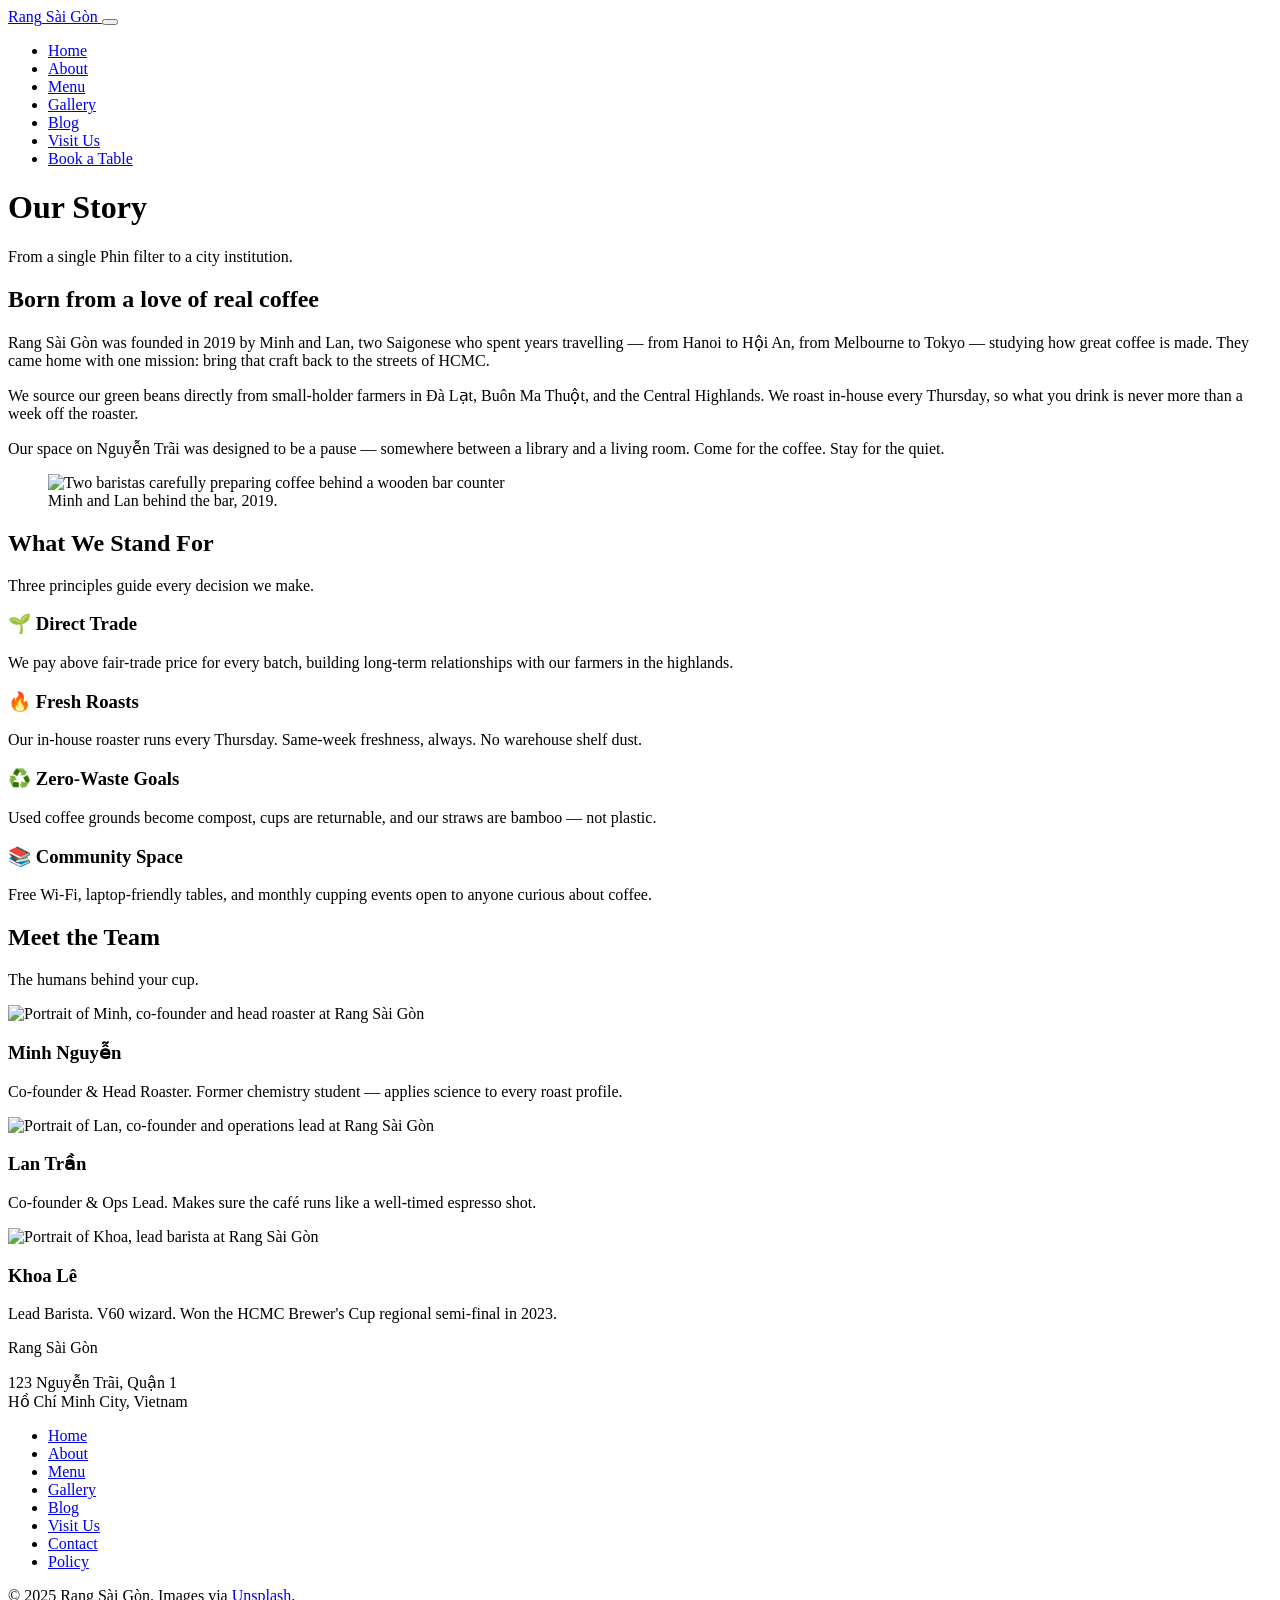
==== about.html @ 656be63c "Add files via upload" ====
<!DOCTYPE html>
<html lang="en">
<head>
  <meta charset="UTF-8">
  <meta name="viewport" content="width=device-width, initial-scale=1.0">
  <meta name="description" content="Learn the story behind Rang Sài Gòn — our origins, values, and the people who make every cup special.">
  <title>About Us | Rang Sài Gòn</title>
  <link rel="preconnect" href="https://fonts.googleapis.com">
  <link href="https://fonts.googleapis.com/css2?family=Playfair+Display:ital,wght@0,400;0,700;1,400&family=Lora:ital,wght@0,400;0,600;1,400&display=swap" rel="stylesheet">
  <link rel="stylesheet" href="assets/css/styles.css">
  <link rel="icon" href="https://fav.farm/☕" type="image/png">
</head>
<body>

  <header class="site-header">
    <div class="container header-inner">
      <a href="index.html" class="logo" aria-label="Rang Sài Gòn – Home">
        <span class="logo-main">Rang</span><span class="logo-sub"> Sài Gòn</span>
      </a>
      <button class="nav-toggle" aria-label="Toggle navigation" aria-expanded="false">
        <span></span><span></span><span></span>
      </button>
      <nav class="main-nav" id="main-nav" aria-label="Main navigation">
        <ul>
          <li><a href="index.html">Home</a></li>
          <li><a href="about.html" class="active">About</a></li>
          <li><a href="menu.html">Menu</a></li>
          <li><a href="gallery.html">Gallery</a></li>
          <li><a href="blog.html">Blog</a></li>
          <li><a href="map.html">Visit Us</a></li>
          <li><a href="contact.html" class="nav-cta">Book a Table</a></li>
        </ul>
      </nav>
    </div>
  </header>

  <main>

    <div class="page-banner">
      <h1>Our Story</h1>
      <p>From a single Phin filter to a city institution.</p>
    </div>

    <!-- Main story -->
    <section class="section" aria-labelledby="our-story">
      <div class="container about-grid">
        <div class="about-text">
          <h2 id="our-story">Born from a love of real coffee</h2>
          <p>
            Rang Sài Gòn was founded in 2019 by Minh and Lan, two Saigonese who spent years travelling — from Hanoi to Hội An, from Melbourne to Tokyo — studying how great coffee is made. They came home with one mission: bring that craft back to the streets of HCMC.
          </p>
          <p>
            We source our green beans directly from small-holder farmers in Đà Lạt, Buôn Ma Thuột, and the Central Highlands. We roast in-house every Thursday, so what you drink is never more than a week off the roaster.
          </p>
          <p>
            Our space on Nguyễn Trãi was designed to be a pause — somewhere between a library and a living room. Come for the coffee. Stay for the quiet.
          </p>
        </div>
        <figure>
          <img
            src="https://images.unsplash.com/photo-1554118811-1e0d58224f24?w=700&q=80"
            alt="Two baristas carefully preparing coffee behind a wooden bar counter"
            loading="lazy"
          >
          <figcaption>Minh and Lan behind the bar, 2019.</figcaption>
        </figure>
      </div>
    </section>

    <!-- Values -->
    <section class="section" style="background: var(--cream);" aria-labelledby="values-heading">
      <div class="container">
        <h2 id="values-heading" class="text-center">What We Stand For</h2>
        <p class="section-sub text-center">Three principles guide every decision we make.</p>
        <div class="values-grid">
          <div class="value-card">
            <h3>🌱 Direct Trade</h3>
            <p>We pay above fair-trade price for every batch, building long-term relationships with our farmers in the highlands.</p>
          </div>
          <div class="value-card">
            <h3>🔥 Fresh Roasts</h3>
            <p>Our in-house roaster runs every Thursday. Same-week freshness, always. No warehouse shelf dust.</p>
          </div>
          <div class="value-card">
            <h3>♻️ Zero-Waste Goals</h3>
            <p>Used coffee grounds become compost, cups are returnable, and our straws are bamboo — not plastic.</p>
          </div>
          <div class="value-card">
            <h3>📚 Community Space</h3>
            <p>Free Wi-Fi, laptop-friendly tables, and monthly cupping events open to anyone curious about coffee.</p>
          </div>
        </div>
      </div>
    </section>

    <!-- Team -->
    <section class="section" aria-labelledby="team-heading">
      <div class="container">
        <h2 id="team-heading" class="text-center">Meet the Team</h2>
        <p class="section-sub text-center">The humans behind your cup.</p>
        <div class="card-grid">
          <article class="card">
            <img
              src="https://images.unsplash.com/photo-1507003211169-0a1dd7228f2d?w=400&q=80"
              alt="Portrait of Minh, co-founder and head roaster at Rang Sài Gòn"
              loading="lazy"
            >
            <div class="card-body">
              <h3>Minh Nguyễn</h3>
              <p>Co-founder & Head Roaster. Former chemistry student — applies science to every roast profile.</p>
            </div>
          </article>
          <article class="card">
            <img
              src="https://images.unsplash.com/photo-1438761681033-6461ffad8d80?w=400&q=80"
              alt="Portrait of Lan, co-founder and operations lead at Rang Sài Gòn"
              loading="lazy"
            >
            <div class="card-body">
              <h3>Lan Trần</h3>
              <p>Co-founder & Ops Lead. Makes sure the café runs like a well-timed espresso shot.</p>
            </div>
          </article>
          <article class="card">
            <img
              src="https://images.unsplash.com/photo-1500648767791-00dcc994a43e?w=400&q=80"
              alt="Portrait of Khoa, lead barista at Rang Sài Gòn"
              loading="lazy"
            >
            <div class="card-body">
              <h3>Khoa Lê</h3>
              <p>Lead Barista. V60 wizard. Won the HCMC Brewer's Cup regional semi-final in 2023.</p>
            </div>
          </article>
        </div>
      </div>
    </section>

  </main>

  <footer class="site-footer">
    <div class="container footer-inner">
      <div class="footer-brand">
        <span class="logo-main">Rang</span><span class="logo-sub"> Sài Gòn</span>
        <p>123 Nguyễn Trãi, Quận 1<br>Hồ Chí Minh City, Vietnam</p>
      </div>
      <nav class="footer-nav" aria-label="Footer navigation">
        <ul>
          <li><a href="index.html">Home</a></li>
          <li><a href="about.html">About</a></li>
          <li><a href="menu.html">Menu</a></li>
          <li><a href="gallery.html">Gallery</a></li>
          <li><a href="blog.html">Blog</a></li>
          <li><a href="map.html">Visit Us</a></li>
          <li><a href="contact.html">Contact</a></li>
          <li><a href="policy.html">Policy</a></li>
        </ul>
      </nav>
      <p class="footer-copy">&copy; 2025 Rang Sài Gòn. Images via <a href="https://unsplash.com" target="_blank" rel="noopener">Unsplash</a>.</p>
    </div>
  </footer>

  <script src="assets/js/main.js"></script>
</body>
</html>
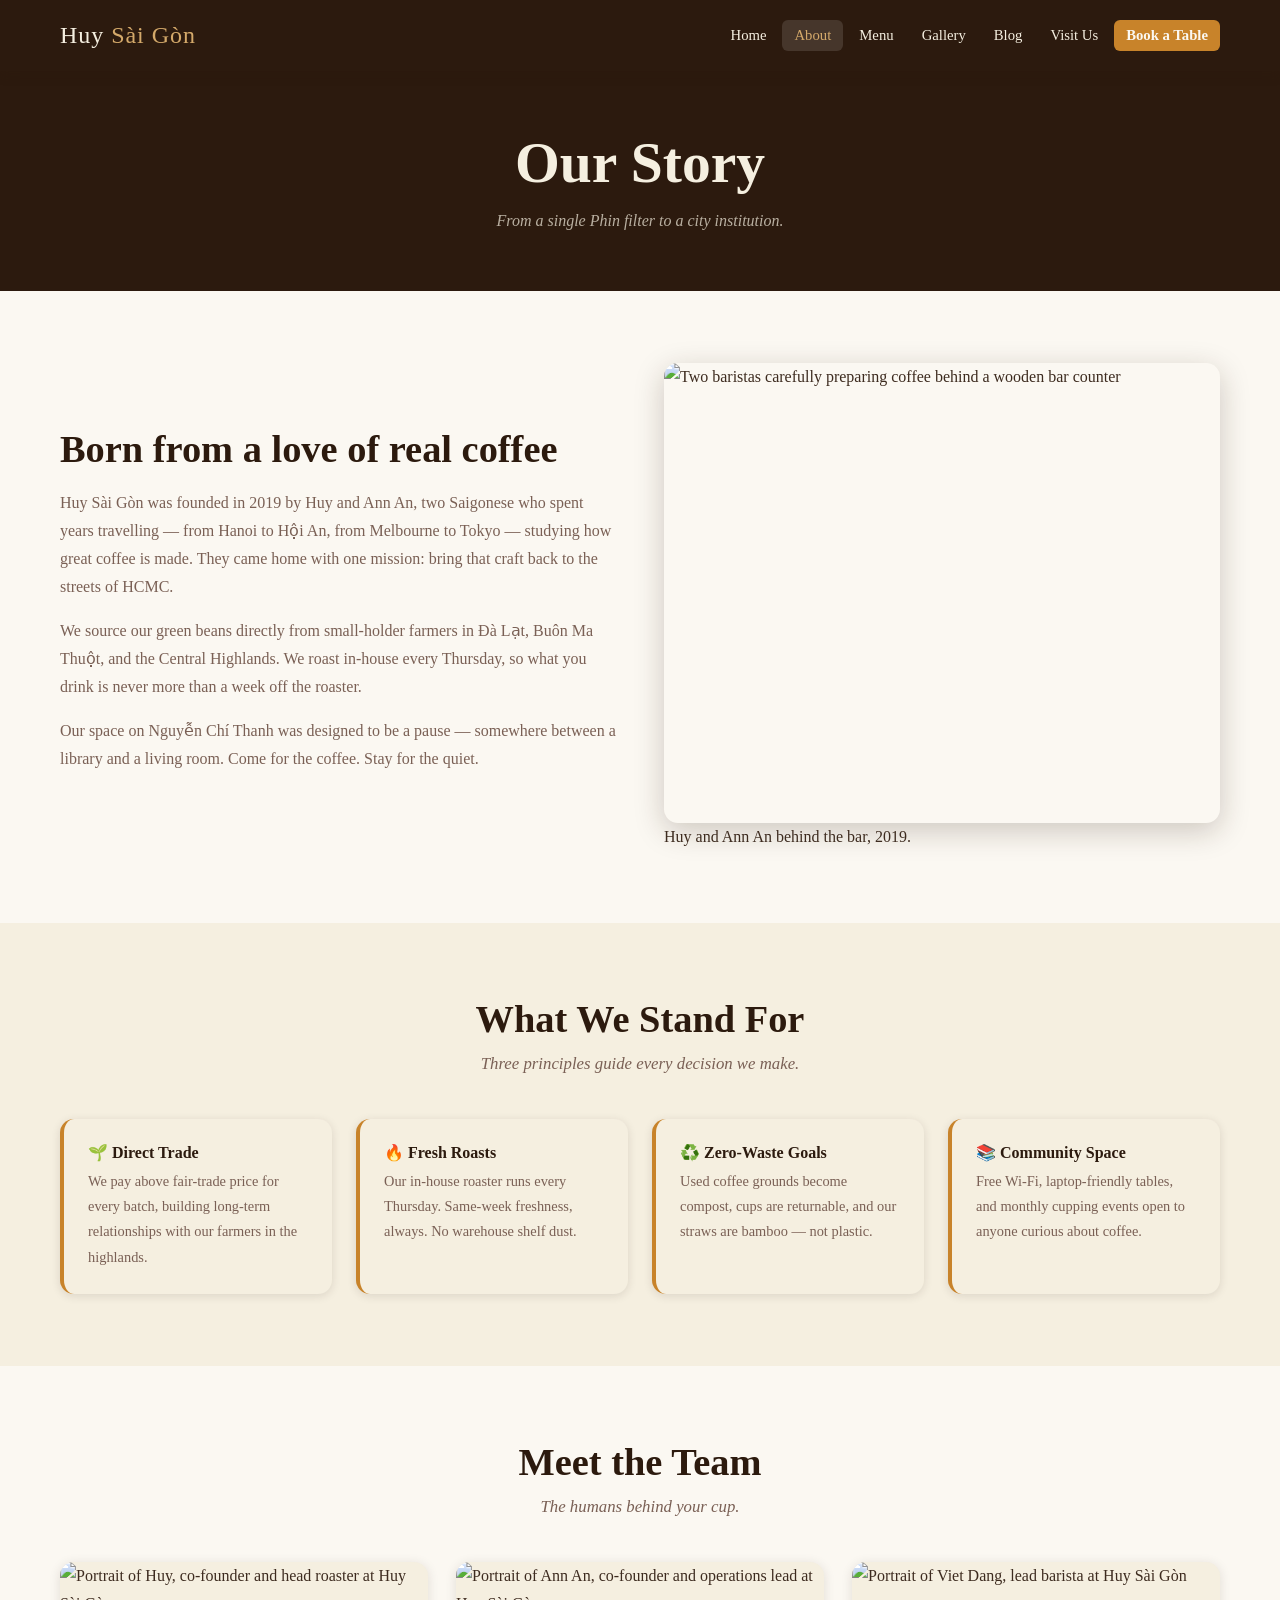
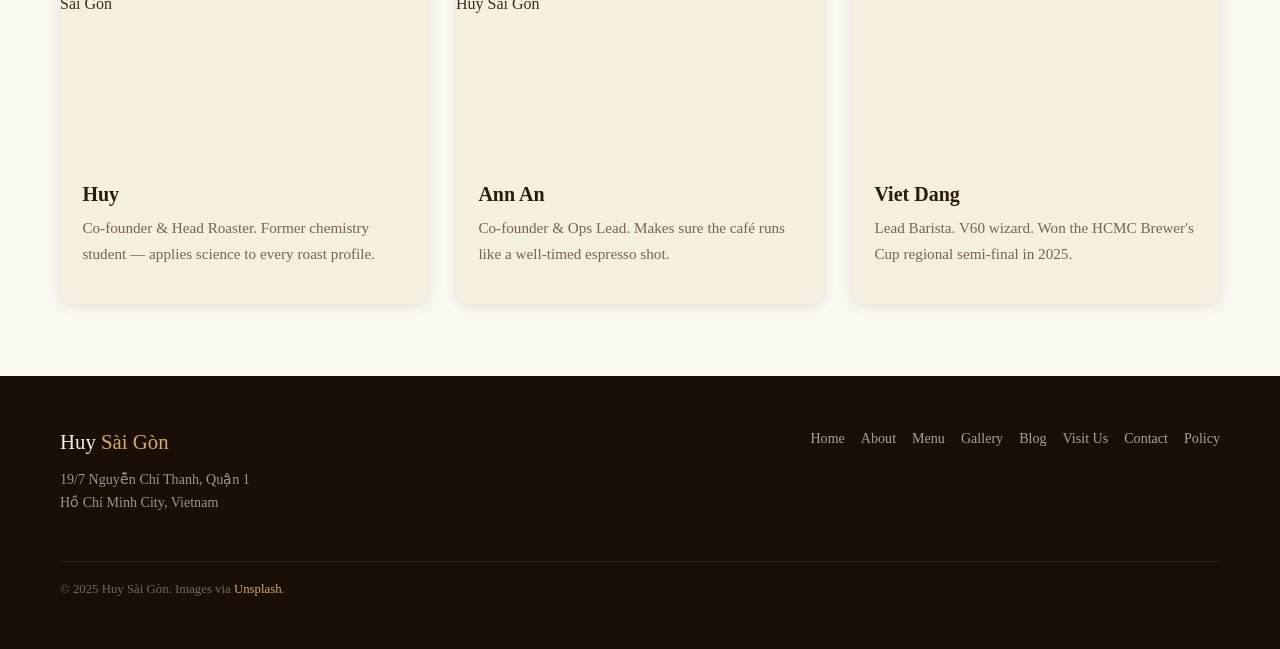
==== commit 73aea525: "Add files via upload" ====
--- a/about.html
+++ b/about.html
@@ -3,8 +3,8 @@
 <head>
   <meta charset="UTF-8">
   <meta name="viewport" content="width=device-width, initial-scale=1.0">
-  <meta name="description" content="Learn the story behind Rang Sài Gòn — our origins, values, and the people who make every cup special.">
-  <title>About Us | Rang Sài Gòn</title>
+  <meta name="description" content="Learn the story behind Huy Sài Gòn — our origins, values, and the people who make every cup special.">
+  <title>About Us | Huy Sài Gòn</title>
   <link rel="preconnect" href="https://fonts.googleapis.com">
   <link href="https://fonts.googleapis.com/css2?family=Playfair+Display:ital,wght@0,400;0,700;1,400&family=Lora:ital,wght@0,400;0,600;1,400&display=swap" rel="stylesheet">
   <link rel="stylesheet" href="assets/css/styles.css">
@@ -14,8 +14,8 @@
 
   <header class="site-header">
     <div class="container header-inner">
-      <a href="index.html" class="logo" aria-label="Rang Sài Gòn – Home">
-        <span class="logo-main">Rang</span><span class="logo-sub"> Sài Gòn</span>
+      <a href="index.html" class="logo" aria-label="Huy Sài Gòn – Home">
+        <span class="logo-main">Huy</span><span class="logo-sub"> Sài Gòn</span>
       </a>
       <button class="nav-toggle" aria-label="Toggle navigation" aria-expanded="false">
         <span></span><span></span><span></span>
@@ -47,13 +47,13 @@
         <div class="about-text">
           <h2 id="our-story">Born from a love of real coffee</h2>
           <p>
-            Rang Sài Gòn was founded in 2019 by Minh and Lan, two Saigonese who spent years travelling — from Hanoi to Hội An, from Melbourne to Tokyo — studying how great coffee is made. They came home with one mission: bring that craft back to the streets of HCMC.
+            Huy Sài Gòn was founded in 2019 by Huy and Ann An, two Saigonese who spent years travelling — from Hanoi to Hội An, from Melbourne to Tokyo — studying how great coffee is made. They came home with one mission: bring that craft back to the streets of HCMC.
           </p>
           <p>
             We source our green beans directly from small-holder farmers in Đà Lạt, Buôn Ma Thuột, and the Central Highlands. We roast in-house every Thursday, so what you drink is never more than a week off the roaster.
           </p>
           <p>
-            Our space on Nguyễn Trãi was designed to be a pause — somewhere between a library and a living room. Come for the coffee. Stay for the quiet.
+            Our space on Nguyễn Chí Thanh was designed to be a pause — somewhere between a library and a living room. Come for the coffee. Stay for the quiet.
           </p>
         </div>
         <figure>
@@ -62,7 +62,7 @@
             alt="Two baristas carefully preparing coffee behind a wooden bar counter"
             loading="lazy"
           >
-          <figcaption>Minh and Lan behind the bar, 2019.</figcaption>
+          <figcaption>Huy and Ann An behind the bar, 2019.</figcaption>
         </figure>
       </div>
     </section>
@@ -101,35 +101,35 @@
         <div class="card-grid">
           <article class="card">
             <img
-              src="https://images.unsplash.com/photo-1507003211169-0a1dd7228f2d?w=400&q=80"
-              alt="Portrait of Minh, co-founder and head roaster at Rang Sài Gòn"
+              src="https://encrypted-tbn0.gstatic.com/images?q=tbn:ANd9GcSuMEphyYaFQlaMGeDr6YDFOLXliiAutHHHOg&s"
+              alt="Portrait of Huy, co-founder and head roaster at Huy Sài Gòn"
               loading="lazy"
             >
             <div class="card-body">
-              <h3>Minh Nguyễn</h3>
+              <h3>Huy</h3>
               <p>Co-founder & Head Roaster. Former chemistry student — applies science to every roast profile.</p>
             </div>
           </article>
           <article class="card">
             <img
-              src="https://images.unsplash.com/photo-1438761681033-6461ffad8d80?w=400&q=80"
-              alt="Portrait of Lan, co-founder and operations lead at Rang Sài Gòn"
+              src="https://cdn.tatlerasia.com/tatlerasia/i/2025/07/26232427-484560122-601551916208420-3392096043069067229-n_cover_925x1157.jpg"
+              alt="Portrait of Ann An, co-founder and operations lead at Huy Sài Gòn"
               loading="lazy"
             >
             <div class="card-body">
-              <h3>Lan Trần</h3>
+              <h3>Ann An</h3>
               <p>Co-founder & Ops Lead. Makes sure the café runs like a well-timed espresso shot.</p>
             </div>
           </article>
           <article class="card">
             <img
-              src="https://images.unsplash.com/photo-1500648767791-00dcc994a43e?w=400&q=80"
-              alt="Portrait of Khoa, lead barista at Rang Sài Gòn"
+              src="https://media.istockphoto.com/id/1221363425/vi/anh/ch%C3%A2n-dung-du-kh%C3%A1ch-tr%E1%BA%BB-v%E1%BB%9Bi-ba-l%C3%B4-trong-th%C3%A0nh-ph%E1%BB%91.jpg?s=612x612&w=0&k=20&c=B4L0qPmr_Np2I4fFS4CAN8d6YfzWDZDJBMb4PjAtA9E="
+              alt="Portrait of Viet Dang, lead barista at Huy Sài Gòn"
               loading="lazy"
             >
             <div class="card-body">
-              <h3>Khoa Lê</h3>
-              <p>Lead Barista. V60 wizard. Won the HCMC Brewer's Cup regional semi-final in 2023.</p>
+              <h3>Viet Dang</h3>
+              <p>Lead Barista. V60 wizard. Won the HCMC Brewer's Cup regional semi-final in 2025.</p>
             </div>
           </article>
         </div>
@@ -141,8 +141,8 @@
   <footer class="site-footer">
     <div class="container footer-inner">
       <div class="footer-brand">
-        <span class="logo-main">Rang</span><span class="logo-sub"> Sài Gòn</span>
-        <p>123 Nguyễn Trãi, Quận 1<br>Hồ Chí Minh City, Vietnam</p>
+        <span class="logo-main">Huy</span><span class="logo-sub"> Sài Gòn</span>
+        <p>19/7 Nguyễn Chí Thanh, Quận 1<br>Hồ Chí Minh City, Vietnam</p>
       </div>
       <nav class="footer-nav" aria-label="Footer navigation">
         <ul>
@@ -156,7 +156,7 @@
           <li><a href="policy.html">Policy</a></li>
         </ul>
       </nav>
-      <p class="footer-copy">&copy; 2025 Rang Sài Gòn. Images via <a href="https://unsplash.com" target="_blank" rel="noopener">Unsplash</a>.</p>
+      <p class="footer-copy">&copy; 2025 Huy Sài Gòn. Images via <a href="https://unsplash.com" target="_blank" rel="noopener">Unsplash</a>.</p>
     </div>
   </footer>
 
--- a/assets/css/styles.css
+++ b/assets/css/styles.css
@@ -0,0 +1,825 @@
+/* ==============================================
+   RANG SÀI GÒN — styles.css
+   Author: Student Project
+   ============================================== */
+
+/* ---------- CSS Variables ---------- */
+:root {
+  --espresso:   #2C1A0E;
+  --caramel:    #C8832A;
+  --latte:      #D4A96A;
+  --cream:      #F5EFE0;
+  --light:      #FBF8F2;
+  --dark:       #1A0F07;
+  --text:       #3D2B1F;
+  --muted:      #7A6055;
+  --border:     #E0D5C5;
+  --error:      #C0392B;
+  --success:    #27AE60;
+  --shadow:     rgba(44, 26, 14, 0.12);
+  --shadow-md:  rgba(44, 26, 14, 0.22);
+
+  --font-display: 'Playfair Display', Georgia, serif;
+  --font-body:    'Lora', Georgia, serif;
+
+  --radius:     6px;
+  --radius-lg:  14px;
+  --transition: 0.28s ease;
+  --max-width:  1200px;
+}
+
+/* ---------- Reset & Base ---------- */
+*, *::before, *::after { box-sizing: border-box; margin: 0; padding: 0; }
+
+html { scroll-behavior: smooth; font-size: 16px; }
+
+body {
+  font-family: var(--font-body);
+  background: var(--light);
+  color: var(--text);
+  line-height: 1.75;
+  min-height: 100vh;
+  display: flex;
+  flex-direction: column;
+}
+
+main { flex: 1; }
+
+img {
+  display: block;
+  max-width: 100%;
+  height: auto;
+  object-fit: cover;
+}
+
+a { color: var(--caramel); text-decoration: none; transition: color var(--transition); }
+a:hover { color: var(--espresso); }
+a:focus-visible {
+  outline: 3px solid var(--caramel);
+  outline-offset: 3px;
+  border-radius: var(--radius);
+}
+
+ul { list-style: none; }
+
+h1, h2, h3, h4 {
+  font-family: var(--font-display);
+  line-height: 1.25;
+  color: var(--espresso);
+}
+
+h1 { font-size: clamp(2.2rem, 5vw, 3.6rem); }
+h2 { font-size: clamp(1.7rem, 3.5vw, 2.4rem); }
+h3 { font-size: 1.25rem; }
+h4 { font-size: 1.05rem; }
+p  { font-size: 1rem; }
+
+/* ---------- Utilities ---------- */
+.container {
+  width: 100%;
+  max-width: var(--max-width);
+  margin-inline: auto;
+  padding-inline: 1.25rem;
+}
+
+.section {
+  padding-block: 4.5rem;
+}
+
+.section-sub {
+  color: var(--muted);
+  margin-top: 0.4rem;
+  margin-bottom: 2.5rem;
+  font-style: italic;
+  font-size: 1.05rem;
+}
+
+.text-center { text-align: center; }
+.text-muted   { color: var(--muted); }
+.visually-hidden {
+  position: absolute; width: 1px; height: 1px;
+  overflow: hidden; clip: rect(0,0,0,0); white-space: nowrap;
+}
+
+/* ---------- Buttons ---------- */
+.btn {
+  display: inline-block;
+  padding: 0.7rem 1.75rem;
+  border-radius: var(--radius);
+  font-family: var(--font-body);
+  font-size: 0.95rem;
+  font-weight: 600;
+  cursor: pointer;
+  transition: background var(--transition), color var(--transition), transform var(--transition), box-shadow var(--transition);
+  letter-spacing: 0.03em;
+  border: 2px solid transparent;
+}
+
+.btn-primary {
+  background: var(--caramel);
+  color: var(--light);
+  border-color: var(--caramel);
+}
+.btn-primary:hover {
+  background: var(--espresso);
+  border-color: var(--espresso);
+  color: var(--cream);
+  transform: translateY(-2px);
+  box-shadow: 0 6px 18px var(--shadow-md);
+}
+
+.btn-outline {
+  background: transparent;
+  color: var(--espresso);
+  border-color: var(--espresso);
+}
+.btn-outline:hover {
+  background: var(--espresso);
+  color: var(--cream);
+  transform: translateY(-2px);
+}
+
+.btn:focus-visible {
+  outline: 3px solid var(--caramel);
+  outline-offset: 3px;
+}
+
+/* ---------- Header & Nav ---------- */
+.site-header {
+  position: sticky;
+  top: 0;
+  z-index: 100;
+  background: var(--espresso);
+  box-shadow: 0 2px 12px var(--shadow-md);
+}
+
+.header-inner {
+  display: flex;
+  align-items: center;
+  justify-content: space-between;
+  padding-block: 0.9rem;
+  gap: 1rem;
+}
+
+.logo {
+  font-family: var(--font-display);
+  font-size: 1.5rem;
+  color: var(--cream);
+  letter-spacing: 0.04em;
+}
+.logo:hover { color: var(--latte); }
+.logo-sub { color: var(--latte); }
+
+.main-nav ul {
+  display: flex;
+  align-items: center;
+  gap: 0.25rem;
+  flex-wrap: wrap;
+}
+
+.main-nav a {
+  color: var(--cream);
+  padding: 0.45rem 0.75rem;
+  border-radius: var(--radius);
+  font-size: 0.92rem;
+  transition: background var(--transition), color var(--transition);
+}
+.main-nav a:hover,
+.main-nav a.active {
+  background: rgba(255,255,255,0.12);
+  color: var(--latte);
+}
+.nav-cta {
+  background: var(--caramel) !important;
+  color: var(--light) !important;
+  font-weight: 600;
+}
+.nav-cta:hover { background: var(--latte) !important; color: var(--espresso) !important; }
+
+.nav-toggle {
+  display: none;
+  flex-direction: column;
+  justify-content: center;
+  gap: 5px;
+  background: none;
+  border: none;
+  cursor: pointer;
+  padding: 0.4rem;
+  border-radius: var(--radius);
+}
+.nav-toggle span {
+  display: block;
+  width: 26px;
+  height: 2px;
+  background: var(--cream);
+  transition: transform var(--transition), opacity var(--transition);
+}
+.nav-toggle:focus-visible { outline: 2px solid var(--caramel); }
+
+/* ---------- Hero ---------- */
+.hero {
+  display: grid;
+  grid-template-columns: 1fr 1fr;
+  min-height: 88vh;
+  background: var(--dark);
+  overflow: hidden;
+}
+
+.hero-content {
+  display: flex;
+  flex-direction: column;
+  justify-content: center;
+  padding: 4rem 3rem 4rem 2rem;
+  max-width: 600px;
+  margin-inline: auto;
+}
+
+.hero-eyebrow {
+  font-size: 0.82rem;
+  text-transform: uppercase;
+  letter-spacing: 0.16em;
+  color: var(--latte);
+  margin-bottom: 1.2rem;
+  font-family: var(--font-body);
+}
+
+.hero h1 { color: var(--cream); margin-bottom: 1.2rem; }
+.hero h1 em { color: var(--latte); font-style: italic; }
+
+.hero-sub {
+  color: rgba(245,239,224,0.75);
+  font-size: 1.1rem;
+  margin-bottom: 2rem;
+  max-width: 420px;
+}
+
+.hero-actions { display: flex; gap: 1rem; flex-wrap: wrap; }
+
+.hero-image {
+  position: relative;
+  overflow: hidden;
+}
+.hero-image img {
+  width: 100%;
+  height: 100%;
+  object-fit: cover;
+  opacity: 0.88;
+  transition: transform 0.6s ease;
+}
+.hero-image:hover img { transform: scale(1.04); }
+
+/* ---------- Cards & Grid ---------- */
+.card-grid {
+  display: grid;
+  grid-template-columns: repeat(auto-fit, minmax(260px, 1fr));
+  gap: 1.75rem;
+}
+
+.card {
+  background: var(--cream);
+  border-radius: var(--radius-lg);
+  overflow: hidden;
+  box-shadow: 0 2px 12px var(--shadow);
+  transition: transform var(--transition), box-shadow var(--transition);
+}
+.card:hover {
+  transform: translateY(-5px);
+  box-shadow: 0 10px 28px var(--shadow-md);
+}
+.card img { height: 200px; width: 100%; }
+.card-body { padding: 1.25rem 1.4rem 1.5rem; }
+.card-body h3 { margin-bottom: 0.5rem; }
+.card-body p  { color: var(--muted); font-size: 0.95rem; margin-bottom: 0.75rem; }
+.price {
+  display: inline-block;
+  background: var(--caramel);
+  color: var(--light);
+  padding: 0.25rem 0.75rem;
+  border-radius: 999px;
+  font-size: 0.88rem;
+  font-weight: 600;
+}
+
+/* ---------- Story / Split ---------- */
+.story-inner {
+  display: grid;
+  grid-template-columns: 1fr 1fr;
+  gap: 3.5rem;
+  align-items: center;
+}
+
+.story-teaser { background: var(--cream); }
+
+.story-inner figure img {
+  width: 100%;
+  height: 420px;
+  border-radius: var(--radius-lg);
+  box-shadow: 0 8px 30px var(--shadow-md);
+}
+.story-inner figure figcaption {
+  margin-top: 0.65rem;
+  font-size: 0.85rem;
+  color: var(--muted);
+  font-style: italic;
+}
+
+.story-text h2 { margin-bottom: 1rem; }
+.story-text p  { margin-bottom: 1.5rem; color: var(--muted); }
+
+/* ---------- Page Header Banner ---------- */
+.page-banner {
+  background: var(--espresso);
+  color: var(--cream);
+  padding: 3.5rem 1.25rem;
+  text-align: center;
+}
+.page-banner h1 { color: var(--cream); margin-bottom: 0.5rem; }
+.page-banner p  { color: rgba(245,239,224,0.7); font-style: italic; }
+
+/* ---------- About Page ---------- */
+.about-grid {
+  display: grid;
+  grid-template-columns: 1fr 1fr;
+  gap: 3rem;
+  align-items: center;
+}
+.about-grid img {
+  width: 100%;
+  height: 460px;
+  border-radius: var(--radius-lg);
+  box-shadow: 0 8px 30px var(--shadow-md);
+}
+.about-text h2 { margin-bottom: 1rem; }
+.about-text p  { margin-bottom: 1rem; color: var(--muted); }
+
+.values-grid {
+  display: grid;
+  grid-template-columns: repeat(auto-fit, minmax(200px, 1fr));
+  gap: 1.5rem;
+  margin-top: 2rem;
+}
+.value-card {
+  background: var(--cream);
+  padding: 1.5rem;
+  border-radius: var(--radius-lg);
+  border-left: 4px solid var(--caramel);
+  box-shadow: 0 2px 10px var(--shadow);
+}
+.value-card h3 { font-size: 1rem; margin-bottom: 0.4rem; }
+.value-card p  { font-size: 0.9rem; color: var(--muted); }
+
+/* ---------- Menu Page ---------- */
+.menu-category {
+  margin-bottom: 3rem;
+}
+.menu-category h2 {
+  border-bottom: 2px solid var(--border);
+  padding-bottom: 0.5rem;
+  margin-bottom: 1.5rem;
+}
+.menu-list {
+  display: grid;
+  grid-template-columns: repeat(auto-fit, minmax(280px, 1fr));
+  gap: 1rem;
+}
+.menu-item {
+  display: flex;
+  justify-content: space-between;
+  align-items: flex-start;
+  gap: 1rem;
+  padding: 1rem 1.2rem;
+  background: var(--cream);
+  border-radius: var(--radius);
+  box-shadow: 0 1px 6px var(--shadow);
+  transition: box-shadow var(--transition);
+}
+.menu-item:hover { box-shadow: 0 4px 14px var(--shadow-md); }
+.menu-item-info h4 { margin-bottom: 0.2rem; }
+.menu-item-info p  { font-size: 0.88rem; color: var(--muted); }
+.menu-item .price { white-space: nowrap; align-self: center; }
+
+/* ---------- Gallery Page ---------- */
+.gallery-grid {
+  columns: 3;
+  column-gap: 1.2rem;
+}
+.gallery-item {
+  break-inside: avoid;
+  margin-bottom: 1.2rem;
+  border-radius: var(--radius);
+  overflow: hidden;
+  box-shadow: 0 2px 10px var(--shadow);
+  transition: transform var(--transition), box-shadow var(--transition);
+}
+.gallery-item:hover {
+  transform: scale(1.02);
+  box-shadow: 0 8px 24px var(--shadow-md);
+}
+.gallery-item img { width: 100%; display: block; }
+.gallery-item figcaption {
+  padding: 0.5rem 0.75rem;
+  background: var(--cream);
+  font-size: 0.82rem;
+  color: var(--muted);
+  font-style: italic;
+}
+
+/* ---------- Blog Page ---------- */
+.blog-grid {
+  display: grid;
+  grid-template-columns: repeat(auto-fit, minmax(300px, 1fr));
+  gap: 2rem;
+}
+.blog-card {
+  background: var(--cream);
+  border-radius: var(--radius-lg);
+  overflow: hidden;
+  box-shadow: 0 2px 12px var(--shadow);
+  transition: transform var(--transition), box-shadow var(--transition);
+}
+.blog-card:hover { transform: translateY(-4px); box-shadow: 0 8px 24px var(--shadow-md); }
+.blog-card img { height: 200px; width: 100%; }
+.blog-card-body { padding: 1.25rem; }
+.blog-card-body .tag {
+  font-size: 0.78rem;
+  text-transform: uppercase;
+  letter-spacing: 0.1em;
+  color: var(--caramel);
+  font-weight: 600;
+  margin-bottom: 0.5rem;
+  display: block;
+}
+.blog-card-body h3 { margin-bottom: 0.5rem; font-size: 1.1rem; }
+.blog-card-body p  { font-size: 0.9rem; color: var(--muted); margin-bottom: 1rem; }
+.blog-meta { font-size: 0.82rem; color: var(--muted); margin-top: 0.5rem; }
+
+/* ---------- Blog Post ---------- */
+.post-content { max-width: 740px; margin-inline: auto; }
+.post-content h1 { margin-bottom: 0.75rem; }
+.post-meta-bar {
+  display: flex; gap: 1.5rem; align-items: center;
+  margin-bottom: 2rem;
+  font-size: 0.88rem; color: var(--muted);
+  border-bottom: 1px solid var(--border);
+  padding-bottom: 1rem;
+}
+.post-content img {
+  width: 100%;
+  height: 400px;
+  border-radius: var(--radius-lg);
+  margin-block: 1.5rem;
+}
+.post-content p   { margin-bottom: 1.2rem; }
+.post-content h2  { margin-block: 1.5rem 0.75rem; }
+.post-content blockquote {
+  border-left: 4px solid var(--caramel);
+  padding: 0.75rem 1.5rem;
+  background: var(--cream);
+  border-radius: 0 var(--radius) var(--radius) 0;
+  font-style: italic;
+  margin-block: 1.5rem;
+}
+
+/* ---------- Map Page ---------- */
+.map-wrapper {
+  border-radius: var(--radius-lg);
+  overflow: hidden;
+  box-shadow: 0 4px 20px var(--shadow-md);
+  margin-bottom: 2rem;
+}
+.map-wrapper iframe {
+  display: block;
+  width: 100%;
+  height: 450px;
+  border: none;
+}
+.map-info-grid {
+  display: grid;
+  grid-template-columns: repeat(auto-fit, minmax(220px, 1fr));
+  gap: 1.5rem;
+}
+.map-info-card {
+  background: var(--cream);
+  padding: 1.4rem;
+  border-radius: var(--radius-lg);
+  box-shadow: 0 2px 10px var(--shadow);
+  border-top: 4px solid var(--caramel);
+}
+.map-info-card h3 { margin-bottom: 0.5rem; font-size: 1rem; }
+.map-info-card p  { font-size: 0.92rem; color: var(--muted); }
+
+.video-wrapper {
+  border-radius: var(--radius-lg);
+  overflow: hidden;
+  box-shadow: 0 4px 20px var(--shadow-md);
+  margin-top: 2.5rem;
+}
+.video-wrapper iframe {
+  display: block;
+  width: 100%;
+  height: 400px;
+  border: none;
+}
+
+/* ---------- Contact / Form ---------- */
+.contact-grid {
+  display: grid;
+  grid-template-columns: 1fr 1.6fr;
+  gap: 3rem;
+  align-items: flex-start;
+}
+
+.contact-info h2 { margin-bottom: 1rem; }
+.contact-info p  { color: var(--muted); margin-bottom: 0.75rem; }
+.contact-detail  { margin-bottom: 0.5rem; font-size: 0.95rem; }
+.contact-detail strong { color: var(--espresso); }
+
+/* Form base */
+.booking-form {
+  background: var(--cream);
+  padding: 2.2rem;
+  border-radius: var(--radius-lg);
+  box-shadow: 0 4px 24px var(--shadow-md);
+}
+
+fieldset {
+  border: 1.5px solid var(--border);
+  border-radius: var(--radius);
+  padding: 1.2rem 1.4rem;
+  margin-bottom: 1.5rem;
+}
+legend {
+  font-family: var(--font-display);
+  font-size: 1rem;
+  color: var(--caramel);
+  font-weight: 700;
+  padding-inline: 0.5rem;
+}
+
+.form-group { margin-bottom: 1rem; }
+
+label {
+  display: block;
+  margin-bottom: 0.3rem;
+  font-size: 0.9rem;
+  font-weight: 600;
+  color: var(--espresso);
+}
+
+label .req {
+  color: var(--error);
+  margin-left: 0.2rem;
+}
+
+input[type="text"],
+input[type="email"],
+input[type="tel"],
+input[type="password"],
+input[type="number"],
+input[type="date"],
+input[type="color"],
+input[type="file"],
+select,
+textarea {
+  width: 100%;
+  padding: 0.6rem 0.9rem;
+  border: 1.5px solid var(--border);
+  border-radius: var(--radius);
+  background: var(--light);
+  font-family: var(--font-body);
+  font-size: 0.95rem;
+  color: var(--text);
+  transition: border-color var(--transition), box-shadow var(--transition);
+}
+
+input:focus,
+select:focus,
+textarea:focus {
+  outline: none;
+  border-color: var(--caramel);
+  box-shadow: 0 0 0 3px rgba(200,131,42,0.2);
+}
+
+input:focus-visible,
+select:focus-visible,
+textarea:focus-visible {
+  outline: 3px solid var(--caramel);
+  outline-offset: 2px;
+}
+
+textarea { resize: vertical; min-height: 110px; }
+
+input[type="color"] {
+  padding: 0.2rem 0.4rem;
+  height: 42px;
+  cursor: pointer;
+}
+
+input[type="file"] {
+  padding: 0.4rem 0.6rem;
+  cursor: pointer;
+}
+
+select { cursor: pointer; }
+
+/* Range input */
+input[type="range"] {
+  width: 100%;
+  accent-color: var(--caramel);
+  cursor: pointer;
+  padding: 0;
+  border: none;
+  background: transparent;
+}
+.range-labels {
+  display: flex;
+  justify-content: space-between;
+  font-size: 0.78rem;
+  color: var(--muted);
+  margin-top: 0.2rem;
+}
+
+/* Radio & Checkbox */
+.radio-group, .checkbox-group {
+  display: flex;
+  flex-wrap: wrap;
+  gap: 0.75rem;
+  margin-top: 0.25rem;
+}
+.radio-option, .checkbox-option {
+  display: flex;
+  align-items: center;
+  gap: 0.4rem;
+  cursor: pointer;
+  font-size: 0.92rem;
+  font-weight: normal;
+}
+input[type="radio"],
+input[type="checkbox"] {
+  width: auto;
+  accent-color: var(--caramel);
+  cursor: pointer;
+  width: 16px;
+  height: 16px;
+  border: none;
+  box-shadow: none;
+}
+
+/* Validation feedback */
+input:not(:placeholder-shown):invalid,
+textarea:not(:placeholder-shown):invalid,
+select:required:invalid {
+  border-color: var(--error);
+}
+
+.field-hint {
+  font-size: 0.8rem;
+  color: var(--muted);
+  margin-top: 0.25rem;
+}
+
+.error-msg {
+  display: none;
+  font-size: 0.8rem;
+  color: var(--error);
+  margin-top: 0.25rem;
+}
+input:not(:placeholder-shown):invalid ~ .error-msg,
+textarea:not(:placeholder-shown):invalid ~ .error-msg {
+  display: block;
+}
+
+/* Progress & Meter */
+.booking-progress {
+  margin-bottom: 1.5rem;
+}
+.booking-progress label { margin-bottom: 0.4rem; }
+progress {
+  width: 100%;
+  height: 10px;
+  border-radius: 999px;
+  accent-color: var(--caramel);
+  border: none;
+}
+meter {
+  width: 100%;
+  height: 10px;
+}
+.output-box {
+  background: var(--light);
+  border: 1.5px solid var(--border);
+  border-radius: var(--radius);
+  padding: 0.5rem 1rem;
+  font-size: 0.92rem;
+  color: var(--espresso);
+  margin-top: 0.4rem;
+  min-height: 2.2rem;
+}
+
+/* Form buttons */
+.form-actions {
+  display: flex;
+  gap: 1rem;
+  flex-wrap: wrap;
+  margin-top: 1.5rem;
+}
+.btn-reset {
+  background: transparent;
+  border: 2px solid var(--muted);
+  color: var(--muted);
+  padding: 0.65rem 1.5rem;
+  border-radius: var(--radius);
+  font-family: var(--font-body);
+  font-size: 0.95rem;
+  cursor: pointer;
+  transition: all var(--transition);
+}
+.btn-reset:hover { border-color: var(--espresso); color: var(--espresso); }
+
+/* ---------- Policy Page ---------- */
+.policy-content { max-width: 780px; margin-inline: auto; }
+.policy-content h2 { margin-block: 2rem 0.75rem; font-size: 1.3rem; }
+.policy-content p  { margin-bottom: 1rem; color: var(--muted); }
+.policy-content ul { padding-left: 1.4rem; margin-bottom: 1rem; }
+.policy-content li { color: var(--muted); margin-bottom: 0.4rem; }
+
+/* ---------- Footer ---------- */
+.site-footer {
+  background: var(--dark);
+  color: var(--cream);
+  padding-block: 3rem;
+  margin-top: auto;
+}
+.footer-inner {
+  display: grid;
+  grid-template-columns: 1fr auto;
+  gap: 2rem;
+  align-items: start;
+}
+.footer-brand .logo-main { font-family: var(--font-display); font-size: 1.3rem; color: var(--cream); }
+.footer-brand .logo-sub  { font-family: var(--font-display); font-size: 1.3rem; color: var(--latte); }
+.footer-brand p { color: rgba(245,239,224,0.6); font-size: 0.88rem; margin-top: 0.5rem; line-height: 1.6; }
+.footer-nav ul  { display: flex; flex-wrap: wrap; gap: 0.25rem 1rem; }
+.footer-nav a   { color: rgba(245,239,224,0.65); font-size: 0.88rem; }
+.footer-nav a:hover { color: var(--latte); }
+.footer-copy { grid-column: 1 / -1; font-size: 0.8rem; color: rgba(245,239,224,0.4); border-top: 1px solid rgba(255,255,255,0.08); padding-top: 1rem; margin-top: 1rem; }
+.footer-copy a { color: var(--latte); }
+
+/* ---------- Responsive: 768px ---------- */
+@media (max-width: 768px) {
+  .hero {
+    grid-template-columns: 1fr;
+    min-height: auto;
+  }
+  .hero-content {
+    padding: 3rem 1.5rem 2rem;
+    max-width: 100%;
+  }
+  .hero-image {
+    height: 260px;
+  }
+  .hero-actions { flex-direction: column; }
+
+  .nav-toggle { display: flex; }
+  .main-nav {
+    display: none;
+    position: absolute;
+    top: 100%;
+    left: 0;
+    right: 0;
+    background: var(--espresso);
+    padding: 1rem;
+    box-shadow: 0 8px 20px var(--shadow-md);
+  }
+  .main-nav.open { display: block; }
+  .main-nav ul {
+    flex-direction: column;
+    gap: 0.1rem;
+  }
+  .main-nav a { display: block; padding: 0.6rem 1rem; }
+
+  .header-inner { position: relative; }
+
+  .story-inner,
+  .about-grid,
+  .contact-grid {
+    grid-template-columns: 1fr;
+  }
+  .story-inner figure img,
+  .about-grid img { height: 260px; }
+
+  .gallery-grid { columns: 2; }
+
+  .footer-inner { grid-template-columns: 1fr; }
+  .footer-nav ul { margin-top: 1rem; }
+
+  .section { padding-block: 3rem; }
+  .booking-form { padding: 1.4rem; }
+}
+
+@media (max-width: 480px) {
+  .gallery-grid { columns: 1; }
+  .card-grid { grid-template-columns: 1fr; }
+  .blog-grid  { grid-template-columns: 1fr; }
+}
+
